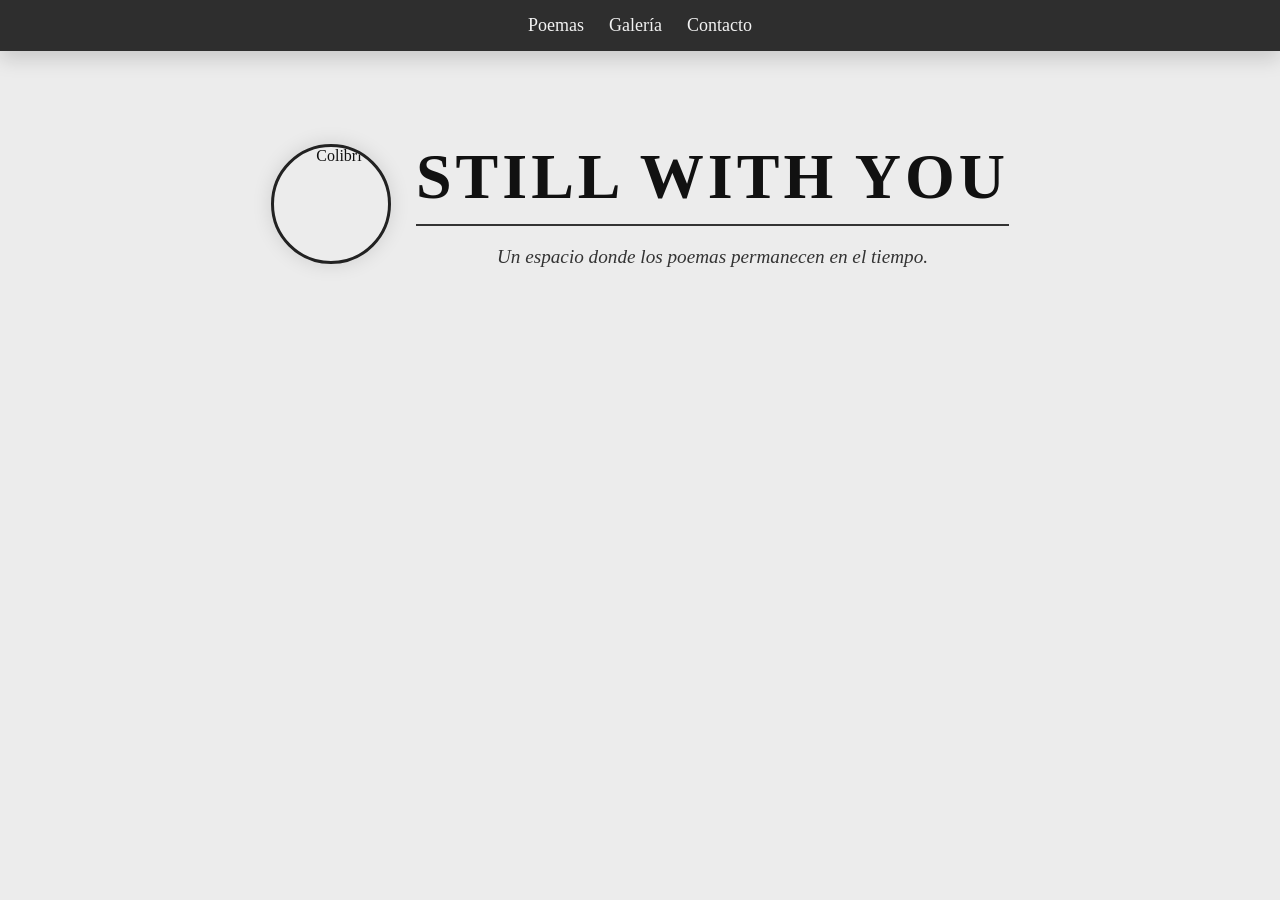
==== index.html @ d3f0d175 "Initial commit" ====
<!DOCTYPE html>
<html lang="es">
<head>
    <meta charset="UTF-8">
    <meta name="viewport" content="width=device-width, initial-scale=1.0">
    <title>Still With You</title>
    <link rel="stylesheet" href="styles.css">
</head>
<body>

    <nav class="barra-navegacion">
        <ul class="enlaces">
            <li><a href="poemas.html">Poemas</a></li>
            <li><a href="galeria.html">Galería</a></li>
            <li><a href="#">Contacto</a></li>
        </ul>
    </nav>

    <header class="hero">
        <div class="contenedor-titulo">
            <img src="https://i.pinimg.com/736x/71/85/dd/7185dd5fa1b14461d4d634b963314bf3.jpg" alt="Colibrí" class="colibri">
            <div class="titulo-texto">
                <h1>Still With You</h1>
                <p class="subtitulo">
                    Un espacio donde los poemas permanecen en el tiempo.
                </p>
            </div>
        </div>
    </header>
    <script src="script.js"></script>

</body>
</html>
---- styles.css ----
*{
    margin:0;
    padding:0;
    box-sizing:border-box;
}

body{
    background: #ececec;
    color: #111111;
    font-family: "Georgia", serif;
    min-height: 100vh;
    display: flex;
    justify-content: center;
    align-items: flex-start;
    padding-top: 100px;
}

.hero{
    text-align: center;
    padding: 40px;
}

.barra-navegacion {
    position: fixed;
    top: 0;
    left: 0;
    width: 100%;
    display: flex;
    justify-content: center;
    align-items: center;
    background-color: rgba(20, 20, 20, 0.88);
    backdrop-filter: blur(10px);
    padding: 15px 30px;
    color: #f7f7f7;
    box-shadow: 0 8px 20px rgba(0, 0, 0, 0.15);
    z-index: 1000;
}


.contenedor-titulo{
    display: flex;
    align-items: center;
    justify-content: center;
    gap: 25px;
}

.titulo-texto{
    display: flex;
    flex-direction: column;
    align-items: center;
}

.colibri{
    width: 120px;
    height: 120px;
    object-fit: cover;
    border-radius: 50%;
    border: 3px solid #222;
    box-shadow: 0 0 20px rgba(0,0,0,0.12);
}

h1{
    font-size: 4rem;
    letter-spacing: 4px;
    text-transform: uppercase;
    border-bottom: 2px solid #333;
    padding-bottom: 10px;
    text-align: center;
}

.subtitulo{
    margin-top: 20px;
    text-align: center;
    font-size: 1.2rem;
    color: #333333;
    font-style: italic;
}



.barra-navegacion .enlaces {
    display: flex;
    align-items: center;
    list-style: none; 
    gap: 25px; 
    margin: 0;
    padding: 0;
}

.barra-navegacion .enlaces li {
    margin: 0;
}


.barra-navegacion .enlaces a {
    color: #f2f2f2;
    text-decoration: none;
    font-size: 18px;
    transition: color 0.3s ease;
    display: inline-block;
}



.barra-navegacion .enlaces a:hover {
    color: #d8d8d8;
}
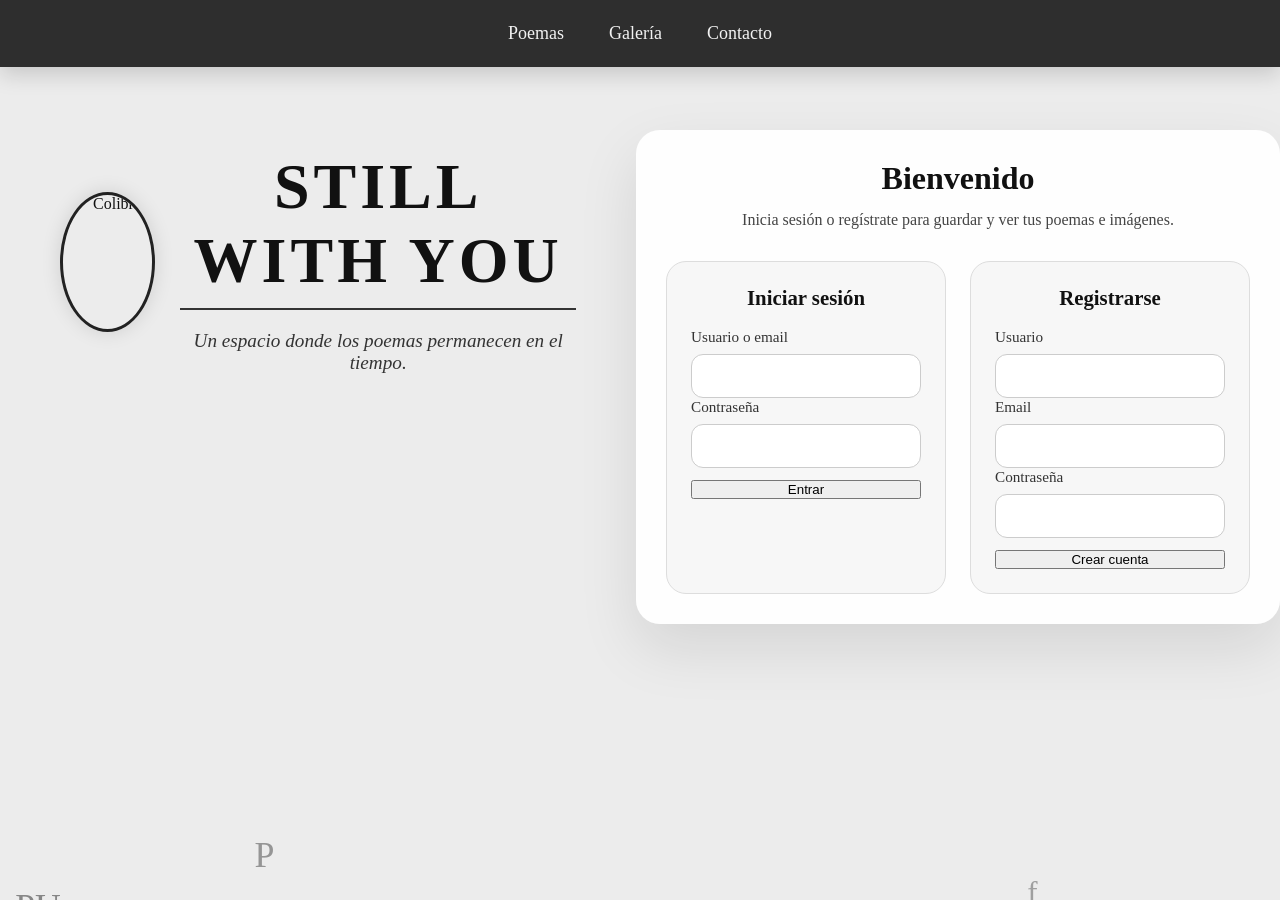
==== commit ad74815e: "Connect frontend to FastAPI backend, add login UI and API-driven poems/images pages" ====
--- a/index.html
+++ b/index.html
@@ -27,7 +27,35 @@
             </div>
         </div>
     </header>
+
+    <section class="auth-panel">
+        <div class="auth-status" id="authStatus">
+            <h2>Bienvenido</h2>
+            <p id="authMessage">Inicia sesión o regístrate para guardar y ver tus poemas e imágenes.</p>
+            <button id="logoutButton" class="secondary-button" style="display:none;">Cerrar sesión</button>
+        </div>
+
+        <div class="auth-forms">
+            <form id="loginForm" class="auth-form">
+                <h3>Iniciar sesión</h3>
+                <label>Usuario o email<input type="text" id="loginUsername" required></label>
+                <label>Contraseña<input type="password" id="loginPassword" required></label>
+                <button type="submit">Entrar</button>
+            </form>
+
+            <form id="registerForm" class="auth-form">
+                <h3>Registrarse</h3>
+                <label>Usuario<input type="text" id="registerUsername" required></label>
+                <label>Email<input type="email" id="registerEmail" required></label>
+                <label>Contraseña<input type="password" id="registerPassword" required></label>
+                <button type="submit">Crear cuenta</button>
+            </form>
+        </div>
+    </section>
+
     <script src="script.js"></script>
+    <script src="js/api.js"></script>
+    <script src="js/auth.js"></script>
 
 </body>
 </html>
--- a/styles.css
+++ b/styles.css
@@ -12,12 +12,12 @@
     display: flex;
     justify-content: center;
     align-items: flex-start;
-    padding-top: 100px;
+    padding-top: clamp(70px, 10vh, 120px);
 }
 
 .hero{
     text-align: center;
-    padding: 40px;
+    padding: clamp(20px, 6vw, 60px);
 }
 
 .barra-navegacion {
@@ -41,7 +41,7 @@
     display: flex;
     align-items: center;
     justify-content: center;
-    gap: 25px;
+    gap: clamp(12px, 3vw, 25px);
 }
 
 .titulo-texto{
@@ -51,8 +51,8 @@
 }
 
 .colibri{
-    width: 120px;
-    height: 120px;
+    width: clamp(72px, 12vw, 140px);
+    height: clamp(72px, 12vw, 140px);
     object-fit: cover;
     border-radius: 50%;
     border: 3px solid #222;
@@ -60,7 +60,7 @@
 }
 
 h1{
-    font-size: 4rem;
+    font-size: clamp(2rem, 6vw, 4rem);
     letter-spacing: 4px;
     text-transform: uppercase;
     border-bottom: 2px solid #333;
@@ -82,9 +82,10 @@
     display: flex;
     align-items: center;
     list-style: none; 
-    gap: 25px; 
+    gap: clamp(12px, 4vw, 25px); 
     margin: 0;
     padding: 0;
+    flex-wrap: wrap;
 }
 
 .barra-navegacion .enlaces li {
@@ -95,9 +96,10 @@
 .barra-navegacion .enlaces a {
     color: #f2f2f2;
     text-decoration: none;
-    font-size: 18px;
+    font-size: clamp(14px, 2.6vw, 18px);
     transition: color 0.3s ease;
     display: inline-block;
+    padding: 8px 10px;
 }
 
 
@@ -105,3 +107,121 @@
 .barra-navegacion .enlaces a:hover {
     color: #d8d8d8;
 }
+
+.auth-panel {
+    max-width: 1024px;
+    margin: 40px auto 0;
+    padding: 30px;
+    background: rgba(255,255,255,0.95);
+    border-radius: 24px;
+    box-shadow: 0 24px 60px rgba(0,0,0,0.1);
+}
+
+.auth-status {
+    text-align: center;
+    margin-bottom: 28px;
+}
+
+.auth-status h2 {
+    margin-bottom: 10px;
+    font-size: 2rem;
+}
+
+.auth-status p {
+    margin-bottom: 16px;
+    color: #444;
+    line-height: 1.6;
+}
+
+.secondary-button {
+    border: 1px solid #222;
+    background: transparent;
+    color: #222;
+    padding: 10px 20px;
+    border-radius: 999px;
+    cursor: pointer;
+}
+
+.auth-forms {
+    display: grid;
+    grid-template-columns: repeat(2, minmax(280px, 1fr));
+    gap: 24px;
+}
+
+.auth-form {
+    background: #f7f7f7;
+    padding: 24px;
+    border-radius: 20px;
+    border: 1px solid #ddd;
+}
+
+.auth-form h3 {
+    margin-bottom: 18px;
+    font-size: 1.3rem;
+    text-align: center;
+}
+
+.auth-form label {
+    display: grid;
+    gap: 8px;
+    color: #333;
+    font-size: 0.95rem;
+}
+
+.auth-form input {
+    width: 100%;
+    padding: 12px 14px;
+    border-radius: 12px;
+    border: 1px solid #ccc;
+    background: #fff;
+    font-size: 1rem;
+}
+
+.auth-form button {
+    margin-top: 12px;
+    width: 100%;
+}
+
+@media (max-width: 860px) {
+    .auth-forms {
+        grid-template-columns: 1fr;
+    }
+}
+
+@media (max-width: 420px) {
+    .auth-panel {
+        padding: 20px;
+    }
+    .auth-status h2 {
+        font-size: 1.7rem;
+    }
+}
+
+/* Responsive adjustments */
+@media (max-width: 768px) {
+    .contenedor-titulo{
+        flex-direction: column;
+        gap: 12px;
+    }
+
+    .barra-navegacion{
+        padding: 10px 16px;
+    }
+
+    .barra-navegacion .enlaces{
+        justify-content: center;
+        gap: 12px;
+    }
+
+    body{
+        padding-top: 80px;
+    }
+}
+
+@media (max-width: 420px) {
+    h1{ letter-spacing: 2px; }
+    .titulo-texto p.subtitulo{ font-size: 1rem; }
+    .colibri{ width: 72px; height:72px; }
+    .barra-navegacion .enlaces a{ padding: 10px; }
+    .hero{ padding: 24px; }
+}
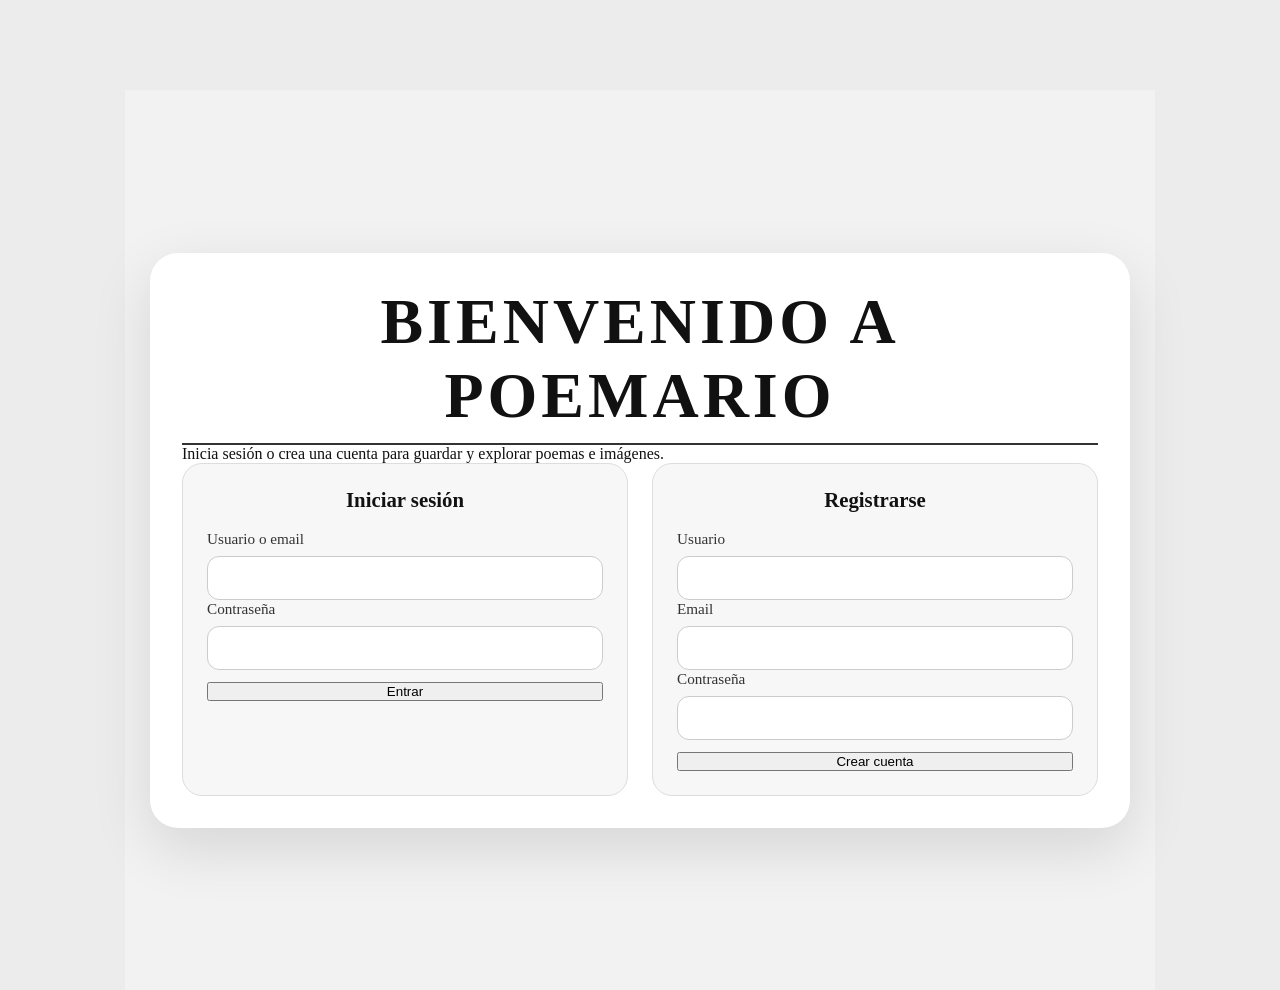
==== commit 274985de: "Fix root index page to show login only" ====
--- a/index.html
+++ b/index.html
@@ -1,61 +1,39 @@
-<!DOCTYPE html>
+﻿<!DOCTYPE html>
 <html lang="es">
 <head>
     <meta charset="UTF-8">
     <meta name="viewport" content="width=device-width, initial-scale=1.0">
-    <title>Still With You</title>
+    <title>Iniciar sesión - Poemario</title>
     <link rel="stylesheet" href="styles.css">
 </head>
 <body>
 
-    <nav class="barra-navegacion">
-        <ul class="enlaces">
-            <li><a href="poemas.html">Poemas</a></li>
-            <li><a href="galeria.html">Galería</a></li>
-            <li><a href="#">Contacto</a></li>
-        </ul>
-    </nav>
+    <section class="login-page">
+        <div class="login-card">
+            <h1>Bienvenido a Poemario</h1>
+            <p>Inicia sesión o crea una cuenta para guardar y explorar poemas e imágenes.</p>
 
-    <header class="hero">
-        <div class="contenedor-titulo">
-            <img src="https://i.pinimg.com/736x/71/85/dd/7185dd5fa1b14461d4d634b963314bf3.jpg" alt="Colibrí" class="colibri">
-            <div class="titulo-texto">
-                <h1>Still With You</h1>
-                <p class="subtitulo">
-                    Un espacio donde los poemas permanecen en el tiempo.
-                </p>
+            <div class="auth-forms">
+                <form id="loginForm" class="auth-form">
+                    <h3>Iniciar sesión</h3>
+                    <label>Usuario o email<input type="text" id="loginUsername" required></label>
+                    <label>Contraseña<input type="password" id="loginPassword" required></label>
+                    <button type="submit">Entrar</button>
+                </form>
+
+                <form id="registerForm" class="auth-form">
+                    <h3>Registrarse</h3>
+                    <label>Usuario<input type="text" id="registerUsername" required></label>
+                    <label>Email<input type="email" id="registerEmail" required></label>
+                    <label>Contraseña<input type="password" id="registerPassword" required></label>
+                    <button type="submit">Crear cuenta</button>
+                </form>
             </div>
-        </div>
-    </header>
-
-    <section class="auth-panel">
-        <div class="auth-status" id="authStatus">
-            <h2>Bienvenido</h2>
-            <p id="authMessage">Inicia sesión o regístrate para guardar y ver tus poemas e imágenes.</p>
-            <button id="logoutButton" class="secondary-button" style="display:none;">Cerrar sesión</button>
-        </div>
-
-        <div class="auth-forms">
-            <form id="loginForm" class="auth-form">
-                <h3>Iniciar sesión</h3>
-                <label>Usuario o email<input type="text" id="loginUsername" required></label>
-                <label>Contraseña<input type="password" id="loginPassword" required></label>
-                <button type="submit">Entrar</button>
-            </form>
-
-            <form id="registerForm" class="auth-form">
-                <h3>Registrarse</h3>
-                <label>Usuario<input type="text" id="registerUsername" required></label>
-                <label>Email<input type="email" id="registerEmail" required></label>
-                <label>Contraseña<input type="password" id="registerPassword" required></label>
-                <button type="submit">Crear cuenta</button>
-            </form>
         </div>
     </section>
 
-    <script src="script.js"></script>
     <script src="js/api.js"></script>
     <script src="js/auth.js"></script>
 
 </body>
-</html>+</html>
--- a/styles.css
+++ b/styles.css
@@ -108,6 +108,23 @@
     color: #d8d8d8;
 }
 
+.login-page {
+    min-height: 100vh;
+    display: flex;
+    align-items: center;
+    justify-content: center;
+    padding: 40px 20px;
+    background: #f2f2f2;
+}
+
+.login-card {
+    width: min(980px, 100%);
+    background: #ffffff;
+    padding: 32px;
+    border-radius: 28px;
+    box-shadow: 0 20px 60px rgba(0,0,0,0.12);
+}
+
 .auth-panel {
     max-width: 1024px;
     margin: 40px auto 0;
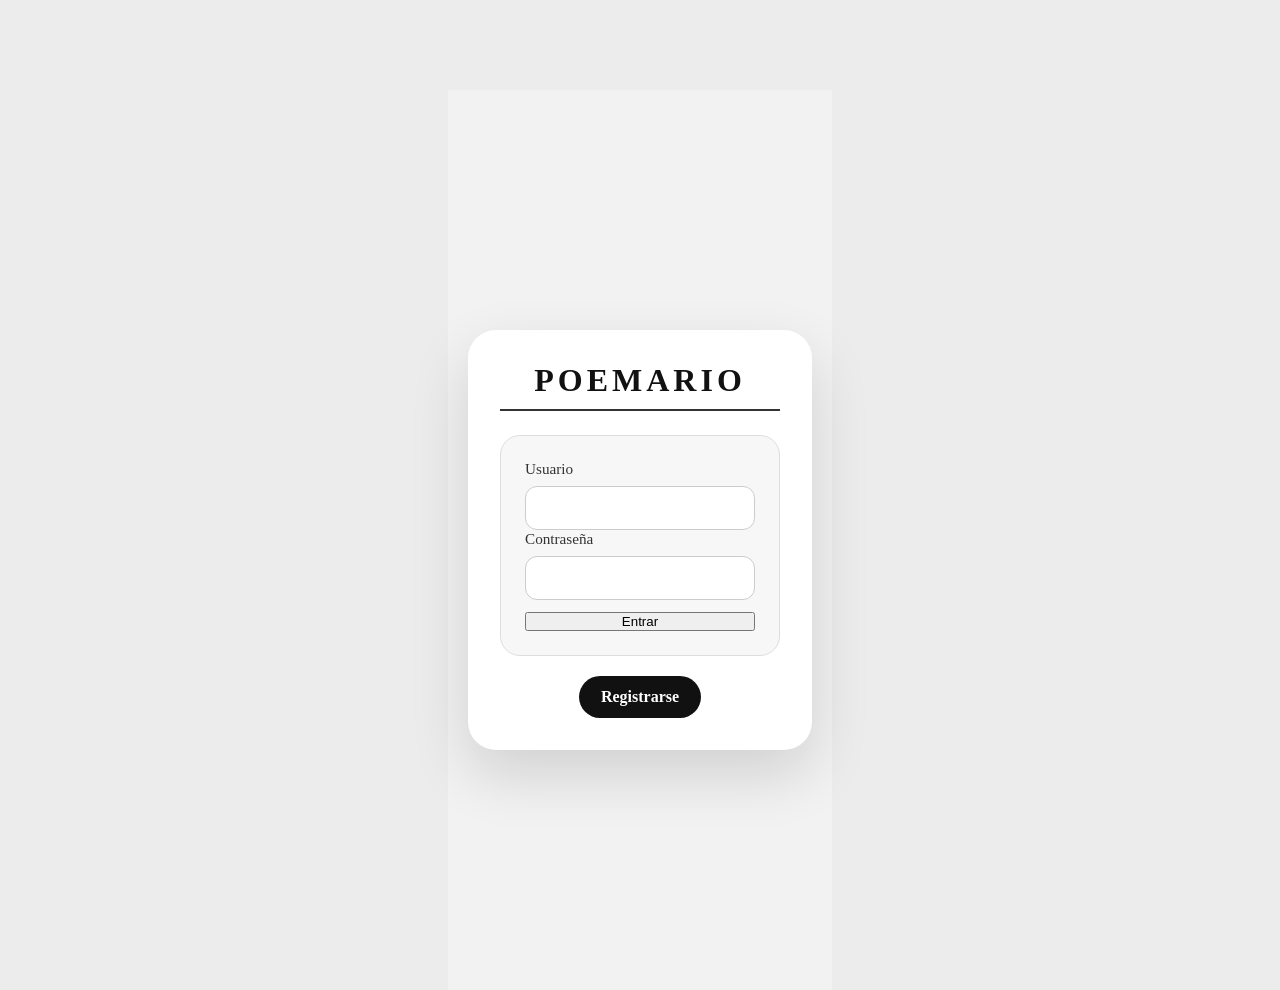
==== commit 306b278e: "Simplify login: separate register page, optional email on register, update styles and backend" ====
--- a/index.html
+++ b/index.html
@@ -10,24 +10,14 @@
 
     <section class="login-page">
         <div class="login-card">
-            <h1>Bienvenido a Poemario</h1>
-            <p>Inicia sesión o crea una cuenta para guardar y explorar poemas e imágenes.</p>
-
-            <div class="auth-forms">
-                <form id="loginForm" class="auth-form">
-                    <h3>Iniciar sesión</h3>
-                    <label>Usuario o email<input type="text" id="loginUsername" required></label>
-                    <label>Contraseña<input type="password" id="loginPassword" required></label>
-                    <button type="submit">Entrar</button>
-                </form>
-
-                <form id="registerForm" class="auth-form">
-                    <h3>Registrarse</h3>
-                    <label>Usuario<input type="text" id="registerUsername" required></label>
-                    <label>Email<input type="email" id="registerEmail" required></label>
-                    <label>Contraseña<input type="password" id="registerPassword" required></label>
-                    <button type="submit">Crear cuenta</button>
-                </form>
+            <h1>Poemario</h1>
+            <form id="loginForm" class="auth-form">
+                <label>Usuario<input type="text" id="loginUsername" required></label>
+                <label>Contraseña<input type="password" id="loginPassword" required></label>
+                <button type="submit">Entrar</button>
+            </form>
+            <div class="auth-footer">
+                <a href="register.html" class="link-button">Registrarse</a>
             </div>
         </div>
     </section>
--- a/styles.css
+++ b/styles.css
@@ -117,12 +117,64 @@
     background: #f2f2f2;
 }
 
-.login-card {
-    width: min(980px, 100%);
+.login-page .login-card {
+    width: min(420px, 100%);
     background: #ffffff;
     padding: 32px;
     border-radius: 28px;
-    box-shadow: 0 20px 60px rgba(0,0,0,0.12);
+    box-shadow: 0 24px 60px rgba(0,0,0,0.14);
+}
+
+.login-card h1 {
+    margin: 0 0 24px;
+    font-size: 2rem;
+    text-align: center;
+    color: #111;
+}
+
+.auth-forms {
+    display: grid;
+    grid-template-columns: repeat(2, minmax(280px, 1fr));
+    gap: 24px;
+}
+
+.auth-form {
+    background: transparent;
+    padding: 0;
+    border: none;
+}
+
+.auth-form h3 {
+    margin-bottom: 18px;
+    font-size: 1.2rem;
+    color: #111;
+}
+
+.auth-form label {
+    display: grid;
+    gap: 8px;
+    color: #333;
+    font-size: 0.95rem;
+}
+
+.auth-form input {
+    width: 100%;
+    padding: 12px 14px;
+    border-radius: 12px;
+    border: 1px solid #ccc;
+    background: #fff;
+    font-size: 1rem;
+}
+
+.auth-form button {
+    width: 100%;
+    margin-top: 16px;
+}
+
+@media (max-width: 860px) {
+    .auth-forms {
+        grid-template-columns: 1fr;
+    }
 }
 
 .auth-panel {
@@ -199,6 +251,26 @@
     width: 100%;
 }
 
+.auth-footer {
+    margin-top: 20px;
+    text-align: center;
+}
+
+.link-button {
+    display: inline-block;
+    padding: 12px 22px;
+    border-radius: 999px;
+    background: #111;
+    color: #fff;
+    text-decoration: none;
+    font-weight: 600;
+    transition: background 0.2s ease;
+}
+
+.link-button:hover {
+    background: #333;
+}
+
 @media (max-width: 860px) {
     .auth-forms {
         grid-template-columns: 1fr;
